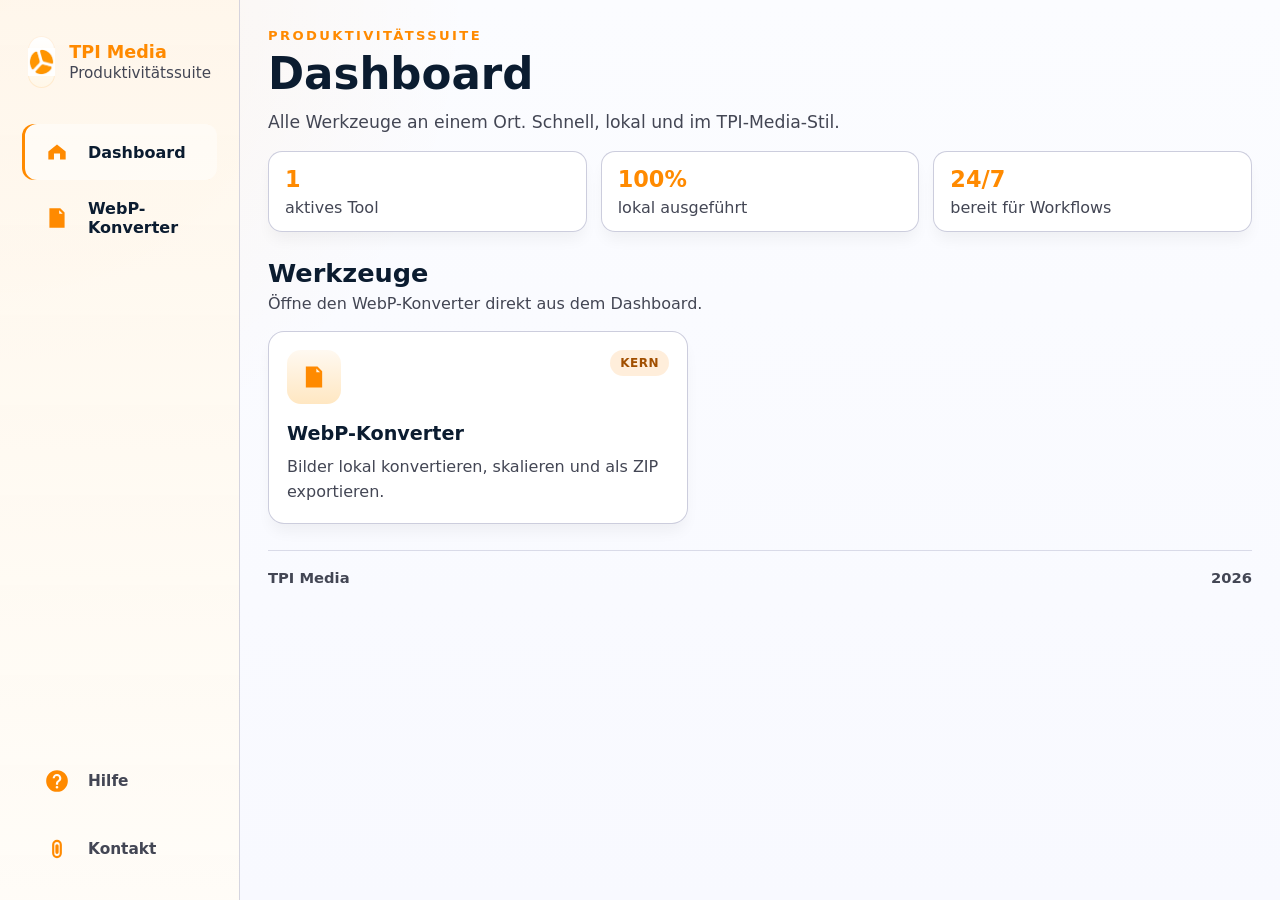
==== index.html @ cdd5daf6 "w" ====
<!DOCTYPE html>
<html lang="de">

<head>
  <meta charset="UTF-8" />
  <meta name="viewport" content="width=device-width, initial-scale=1.0" />
  <title>TPI Media - Produktivitätssuite</title>
  <link rel="icon" type="image/png" href="bilder/fav.png" />
  <link rel="stylesheet" href="css/style.css" />
  <script defer src="js/main.js"></script>
</head>

<body class="dashboard-page">
  <div class="app-shell">
    <aside class="sidebar">
      <a class="brand" href="index.html">
        <span class="brand-mark" aria-hidden="true">
          <img class="brand-logo" src="bilder/Download.png" alt="" />
        </span>
        <span class="brand-copy">
          <strong>TPI Media</strong>
          <span>Produktivitätssuite</span>
        </span>
      </a>

      <nav class="sidebar-nav" aria-label="Hauptnavigation">
        <a class="nav-item active" href="index.html">
          <span class="nav-icon" aria-hidden="true">
            <svg viewBox="0 0 24 24" class="svg-icon"><path d="M4 11.5 12 5l8 6.5v7.5h-5.2v-5.6H9.2V19H4z" /></svg>
          </span>
          <span>Dashboard</span>
        </a>
        <a class="nav-item" href="html/image.html">
          <span class="nav-icon" aria-hidden="true">
            <svg viewBox="0 0 24 24" class="svg-icon"><path d="M5 3h10l4 4v14H5zm9 1.8V8h3.2zM7 12.2h1.2l.5 3.5.8-3.5h1l.8 3.5.5-3.5H13L12 18h-1.2l-.8-3.4L9.2 18H8zm6.8 0h3.1c1.1 0 1.8.7 1.8 1.7s-.7 1.7-1.8 1.7H15V18h-1.2zm1.2 1v1.4h1.7c.5 0 .8-.3.8-.7s-.3-.7-.8-.7z" /></svg>
          </span>
          <span>WebP-Konverter</span>
        </a>
      </nav>

      <div class="sidebar-footer">
        <a class="nav-item secondary" href="html/help.html">
          <span class="nav-icon" aria-hidden="true">
            <svg viewBox="0 0 24 24" class="svg-icon"><path d="M12 2a10 10 0 1 0 10 10A10 10 0 0 0 12 2Zm0 17a1.25 1.25 0 1 1 1.25-1.25A1.25 1.25 0 0 1 12 19Zm1-4.1v.6h-2v-1.1a3.4 3.4 0 0 1 1.6-2.9c.8-.6 1.4-1 1.4-2a2.1 2.1 0 0 0-4.2 0H8a4 4 0 0 1 8 0c0 1.8-1 2.6-2 3.3a2.2 2.2 0 0 0-1 2.1Z" /></svg>
          </span>
          <span>Hilfe</span>
        </a>
        <a class="nav-item secondary" href="html/contact.html">
          <span class="nav-icon" aria-hidden="true">
            <svg viewBox="0 0 24 24" class="svg-icon"><path d="M12 3.5A4.5 4.5 0 0 0 7.5 8v8A4.5 4.5 0 0 0 12 20.5h0A4.5 4.5 0 0 0 16.5 16v-8A4.5 4.5 0 0 0 12 3.5Zm0 2A2.5 2.5 0 0 1 14.5 8v8a2.5 2.5 0 0 1-5 0v-8A2.5 2.5 0 0 1 12 5.5Zm0 2a1.5 1.5 0 0 0-1.5 1.5v6a1.5 1.5 0 0 0 3 0V9A1.5 1.5 0 0 0 12 7.5Z" /></svg>
          </span>
          <span>Kontakt</span>
        </a>
      </div>
    </aside>

    <div class="workspace">
      <main class="dashboard-main">
        <section class="hero">
          <p class="eyebrow">Produktivitätssuite</p>
          <h1>Dashboard</h1>
          <p class="hero-copy">
            Alle Werkzeuge an einem Ort. Schnell, lokal und im TPI-Media-Stil.
          </p>
          <div class="hero-metrics">
            <article class="metric-card">
              <span class="metric-value">1</span>
              <span class="metric-label">aktives Tool</span>
            </article>
            <article class="metric-card">
              <span class="metric-value">100%</span>
              <span class="metric-label">lokal ausgeführt</span>
            </article>
            <article class="metric-card">
              <span class="metric-value">24/7</span>
              <span class="metric-label">bereit für Workflows</span>
            </article>
          </div>
        </section>

        <section class="dashboard-grid">
          <div class="section-head">
            <div>
              <h2>Werkzeuge</h2>
              <p>
                Öffne den WebP-Konverter direkt aus dem Dashboard.
              </p>
            </div>
          </div>

          <div class="tools-grid">
            <a class="tool-card" href="html/image.html" data-category="media">
              <span class="tool-badge">Kern</span>
              <div class="tool-icon" aria-hidden="true">
                <svg viewBox="0 0 24 24" class="svg-icon"><path d="M5 3h10l4 4v14H5zm9 1.8V8h3.2zM7 12.2h1.2l.5 3.5.8-3.5h1l.8 3.5.5-3.5H13L12 18h-1.2l-.8-3.4L9.2 18H8zm6.8 0h3.1c1.1 0 1.8.7 1.8 1.7s-.7 1.7-1.8 1.7H15V18h-1.2zm1.2 1v1.4h1.7c.5 0 .8-.3.8-.7s-.3-.7-.8-.7z" /></svg>
              </div>
              <h3 class="tool-title">WebP-Konverter</h3>
              <p class="tool-description">
                Bilder lokal konvertieren, skalieren und als ZIP exportieren.
              </p>
            </a>
          </div>
        </section>
      </main>
      <footer class="site-footer">
        <span>TPI Media</span>
        <span>2026</span>
      </footer>
    </div>
  </div>
</body>

</html>
---- css/style.css ----
:root {
  --surface: #f8f9ff;
  --surface-dim: #fff3e3;
  --surface-low: #ffffff;
  --surface-panel: #fff8ef;
  --surface-panel-strong: #fff0dd;
  --surface-soft: #ffe7c2;
  --text: #0b1c30;
  --text-soft: #434654;
  --outline: #c3c5d7;
  --primary: #ff8a00;
  --primary-strong: #a14f00;
  --primary-soft: #fff3e3;
  --accent: #ff8a00;
  --accent-soft: #fff3e3;
  --shadow: 0 18px 45px rgba(11, 28, 48, 0.08);
  --shadow-soft: 0 10px 15px -3px rgba(0, 0, 0, 0.05);
  --radius-sm: 10px;
  --radius-md: 16px;
  --radius-lg: 24px;
  --sidebar-width: 240px;
  --content-width: 1200px;
  --font-display: "Inter", "SF Pro Display", "Segoe UI", system-ui, sans-serif;
  --font-body: "Inter", "SF Pro Text", "Segoe UI", system-ui, sans-serif;
}

* {
  box-sizing: border-box;
}

html,
body {
  min-height: 100%;
}

body {
  margin: 0;
  font-family: var(--font-body);
  color: var(--text);
  background:
    radial-gradient(circle at top left, rgba(255, 138, 0, 0.08), transparent 30%),
    linear-gradient(180deg, #fbfcff 0%, var(--surface) 100%);
}

a {
  color: inherit;
  text-decoration: none;
}

button,
input,
select {
  font: inherit;
}

button {
  cursor: pointer;
}

.svg-icon {
  width: 24px;
  height: 24px;
  display: block;
  fill: currentColor;
}

.app-shell {
  min-height: 100vh;
  display: grid;
  grid-template-columns: var(--sidebar-width) minmax(0, 1fr);
}

.sidebar {
  position: sticky;
  top: 0;
  height: 100vh;
  padding: 28px 22px 22px;
  display: flex;
  flex-direction: column;
  justify-content: flex-start;
  gap: 18px;
  background: linear-gradient(180deg, rgba(255, 247, 235, 0.92), rgba(255, 252, 247, 0.96));
  border-right: 1px solid rgba(195, 197, 215, 0.7);
}

.brand {
  display: flex;
  align-items: center;
  gap: 14px;
  padding: 8px 6px 18px;
}

.brand-mark {
  width: 52px;
  height: 52px;
  border-radius: 14px;
  background: linear-gradient(180deg, #ffffff, #fff7e8);
  box-shadow: inset 0 0 0 1px rgba(255, 138, 0, 0.12);
  display: grid;
  place-items: center;
  position: relative;
  overflow: hidden;
}

.brand-logo {
  width: 100%;
  height: 100%;
  object-fit: contain;
  display: block;
}

.brand-copy {
  display: flex;
  flex-direction: column;
  gap: 2px;
}

.brand-copy strong {
  font-family: var(--font-display);
  font-size: 1.1rem;
  color: var(--accent);
}

.brand-copy span {
  color: var(--text-soft);
  font-size: 0.95rem;
}

.sidebar-nav,
.sidebar-footer {
  display: flex;
  flex-direction: column;
  gap: 10px;
}

.sidebar-footer {
  margin-top: auto;
}

.nav-item {
  display: flex;
  align-items: center;
  gap: 12px;
  min-height: 56px;
  padding: 0 16px;
  border-radius: 12px;
  color: var(--text);
  font-weight: 700;
  letter-spacing: 0;
  transition: background-color 160ms ease, box-shadow 160ms ease, transform 160ms ease;
}

.nav-item:hover {
  background: rgba(255, 255, 255, 0.7);
  box-shadow: var(--shadow-soft);
  transform: translateY(-1px);
}

.nav-item.active {
  background: rgba(255, 255, 255, 0.42);
  box-shadow: inset 3px 0 0 var(--accent);
}

.nav-item.secondary {
  min-height: 58px;
  font-size: 0.96rem;
  color: var(--text-soft);
}

.nav-icon {
  width: 38px;
  height: 38px;
  display: inline-flex;
  align-items: center;
  justify-content: center;
  font-weight: 700;
  color: var(--accent);
  font-size: 1.08rem;
  flex: 0 0 38px;
}

.nav-icon .svg-icon {
  width: 26px;
  height: 26px;
}

.workspace {
  min-width: 0;
  padding: 18px 28px 32px;
  width: 100%;
}

.site-footer {
  max-width: var(--content-width);
  margin: 26px auto 0;
  padding: 18px 0 0;
  border-top: 1px solid rgba(195, 197, 215, 0.58);
  display: flex;
  justify-content: space-between;
  gap: 16px;
  color: var(--text-soft);
  font-size: 0.92rem;
  font-weight: 700;
}

.topbar {
  min-height: 52px;
  display: flex;
  align-items: center;
  justify-content: flex-end;
  gap: 20px;
  margin-bottom: 14px;
}

.search-shell {
  position: relative;
  width: min(100%, 380px);
}

.search-input {
  width: 100%;
  height: 48px;
  padding: 0 18px 0 50px;
  border: 1px solid var(--outline);
  border-radius: 14px;
  background: rgba(255, 255, 255, 0.95);
  color: var(--text);
  box-shadow: var(--shadow-soft);
  outline: none;
}

.search-input::placeholder {
  color: rgba(67, 70, 84, 0.52);
}

.search-input:focus {
  border-color: rgba(255, 138, 0, 0.55);
  box-shadow: 0 0 0 4px rgba(255, 138, 0, 0.1), var(--shadow-soft);
}

.search-icon {
  position: absolute;
  left: 18px;
  top: 50%;
  transform: translateY(-50%);
  color: rgba(67, 70, 84, 0.8);
}

.topbar-actions {
  position: relative;
  display: flex;
  align-items: center;
  gap: 10px;
}

.icon-button,
.lang-button {
  height: 46px;
  min-width: 46px;
  padding: 0 14px;
  border: 1px solid rgba(195, 197, 215, 0.95);
  border-radius: 14px;
  background: rgba(255, 255, 255, 0.95);
  color: var(--text);
  display: inline-flex;
  align-items: center;
  justify-content: center;
  gap: 8px;
  box-shadow: var(--shadow-soft);
}

.icon-button:hover,
.lang-button:hover {
  border-color: rgba(255, 138, 0, 0.4);
  box-shadow: 0 12px 20px rgba(11, 28, 48, 0.08);
}

.avatar {
  width: 46px;
  height: 46px;
  border-radius: 50%;
  display: grid;
  place-items: center;
  background: linear-gradient(180deg, #fefefe, #d8e4fb);
  border: 1px solid rgba(195, 197, 215, 0.9);
  box-shadow: var(--shadow-soft);
  font-weight: 700;
  color: var(--primary-strong);
}

.lang-dropdown {
  position: absolute;
  top: calc(100% + 10px);
  right: 120px;
  z-index: 20;
  min-width: 170px;
  margin: 0;
  padding: 8px;
  list-style: none;
  border: 1px solid rgba(195, 197, 215, 0.9);
  border-radius: 14px;
  background: rgba(255, 255, 255, 0.98);
  box-shadow: var(--shadow);
}

.lang-dropdown li {
  padding: 10px 12px;
  border-radius: 10px;
  color: var(--text-soft);
}

.lang-dropdown li:hover {
  background: rgba(255, 138, 0, 0.1);
  color: var(--text);
}

.hidden {
  display: none !important;
}

.dashboard-main {
  display: flex;
  flex-direction: column;
  gap: 22px;
  width: 100%;
}

.hero {
  padding: 10px 0 4px;
}

.eyebrow {
  margin: 0 0 10px;
  font-size: 0.82rem;
  font-weight: 700;
  text-transform: uppercase;
  letter-spacing: 0.18em;
  color: var(--accent);
}

.hero h1 {
  margin: 0;
  font-family: var(--font-display);
  font-size: clamp(2.3rem, 3.4vw, 3.4rem);
  line-height: 1;
  letter-spacing: 0;
  color: var(--text);
}

.hero-copy {
  max-width: 820px;
  margin: 12px 0 0;
  font-size: 1.08rem;
  line-height: 1.55;
  color: var(--text-soft);
}

.hero-metrics {
  display: grid;
  grid-template-columns: repeat(3, minmax(0, 1fr));
  gap: 14px;
  margin-top: 16px;
}

.metric-card {
  padding: 14px 16px;
  border-radius: 14px;
  background: rgba(255, 255, 255, 0.96);
  border: 1px solid rgba(195, 197, 215, 0.85);
  box-shadow: var(--shadow-soft);
}

.metric-value {
  display: block;
  font-family: var(--font-display);
  font-size: 1.4rem;
  font-weight: 700;
  color: var(--accent);
}

.metric-label {
  display: block;
  margin-top: 6px;
  color: var(--text-soft);
}

.dashboard-grid {
  display: flex;
  flex-direction: column;
  gap: 18px;
}

.panel {
  padding: 18px;
  border-radius: 16px;
  background: rgba(255, 255, 255, 0.98);
  border: 1px solid rgba(195, 197, 215, 0.85);
  box-shadow: var(--shadow-soft);
}

.panel-head {
  display: flex;
  align-items: baseline;
  justify-content: space-between;
  gap: 12px;
  margin-bottom: 16px;
  padding-bottom: 12px;
  border-bottom: 1px solid rgba(195, 197, 215, 0.5);
}

.panel-head h2 {
  margin: 0;
  font-family: var(--font-display);
  font-size: 1.15rem;
  letter-spacing: 0.04em;
  text-transform: uppercase;
}

.panel-subtle {
  color: var(--text-soft);
  font-size: 0.9rem;
}

.section-head {
  display: flex;
  align-items: flex-end;
  justify-content: space-between;
  gap: 18px;
}

.section-head h2 {
  margin: 0;
  font-family: var(--font-display);
  font-size: 1.6rem;
  letter-spacing: 0;
}

.section-head p {
  margin: 6px 0 0;
  color: var(--text-soft);
}

.filter-bar {
  display: flex;
  flex-wrap: wrap;
  gap: 10px;
}

.filter-btn {
  min-height: 40px;
  padding: 0 16px;
  border: 1px solid rgba(195, 197, 215, 0.95);
  border-radius: 999px;
  background: rgba(255, 255, 255, 0.95);
  color: var(--text-soft);
  transition: background-color 160ms ease, border-color 160ms ease, transform 160ms ease;
}

.filter-btn:hover {
  transform: translateY(-1px);
  border-color: rgba(255, 138, 0, 0.35);
}

.filter-btn.active {
  background: linear-gradient(180deg, #ffffff, var(--primary-soft));
  border-color: rgba(255, 138, 0, 0.35);
  color: var(--primary-strong);
  box-shadow: var(--shadow-soft);
}

.tools-grid {
  display: grid;
  grid-template-columns: minmax(260px, 420px);
  gap: 14px;
}

.tool-card {
  position: relative;
  min-height: 190px;
  padding: 18px;
  border-radius: 16px;
  background: rgba(255, 255, 255, 0.98);
  border: 1px solid rgba(195, 197, 215, 0.85);
  box-shadow: var(--shadow-soft);
  overflow: hidden;
  transition: transform 160ms ease, box-shadow 160ms ease, border-color 160ms ease;
}

.tool-card:hover {
  transform: translateY(-4px);
  border-color: rgba(255, 138, 0, 0.35);
  box-shadow: var(--shadow);
}

.tool-card.hidden {
  display: none;
}

.faq-grid {
  display: grid;
  grid-template-columns: repeat(2, minmax(0, 1fr));
  gap: 14px;
}

.faq-card,
.contact-card {
  padding: 16px;
  border-radius: 16px;
  background: rgba(255, 248, 239, 0.78);
  border: 1px solid rgba(195, 197, 215, 0.65);
}

.faq-card h3 {
  margin: 0 0 8px;
  font-family: var(--font-display);
  font-size: 1.05rem;
  color: var(--text);
}

.faq-card p,
.contact-card p {
  margin: 0;
  color: var(--text-soft);
  line-height: 1.55;
}

.contact-mail {
  display: inline-flex;
  align-items: center;
  min-height: 48px;
  margin: 12px 0;
  padding: 0 16px;
  border-radius: 14px;
  background: linear-gradient(180deg, #ff9d1f, var(--accent));
  color: #fff;
  font-weight: 700;
  box-shadow: 0 16px 30px rgba(255, 138, 0, 0.2);
}

.contact-mail:hover {
  transform: translateY(-1px);
  box-shadow: 0 20px 34px rgba(255, 138, 0, 0.26);
}

.tool-badge {
  position: absolute;
  top: 18px;
  right: 18px;
  padding: 6px 10px;
  border-radius: 999px;
  background: rgba(255, 138, 0, 0.14);
  color: #a14f00;
  font-size: 0.75rem;
  font-weight: 700;
  letter-spacing: 0.04em;
  text-transform: uppercase;
}

.tool-badge.beta {
  background: rgba(255, 138, 0, 0.14);
  color: #a14f00;
}

.tool-icon {
  width: 54px;
  height: 54px;
  border-radius: 14px;
  background: linear-gradient(180deg, #fff9f1, #ffe7c2);
  display: grid;
  place-items: center;
  font-size: 1.45rem;
  color: var(--accent);
  margin-bottom: 18px;
}

.tool-icon .svg-icon {
  width: 28px;
  height: 28px;
}

.tool-title {
  margin: 0;
  font-family: var(--font-display);
  font-size: 1.2rem;
  letter-spacing: 0;
}

.tool-description {
  margin: 10px 0 0;
  color: var(--text-soft);
  line-height: 1.55;
}

@media (max-width: 1200px) {
  .app-shell {
    grid-template-columns: 1fr;
  }

  .sidebar {
    position: static;
    height: auto;
    gap: 24px;
  }

  .workspace {
    padding-top: 10px;
  }
}

@media (max-width: 960px) {
  .hero-metrics,
  .tools-grid {
    grid-template-columns: 1fr 1fr;
  }

  .section-head,
  .topbar {
    flex-direction: column;
    align-items: stretch;
  }

  .topbar-actions {
    flex-wrap: wrap;
  }
}

@media (max-width: 680px) {
  .workspace {
    padding: 14px 14px 24px;
  }

  .hero-metrics,
  .tools-grid {
    grid-template-columns: 1fr;
  }

  .sidebar {
    padding: 18px 14px;
  }

  .brand {
    padding-left: 0;
    padding-right: 0;
  }

  .nav-item {
    min-height: 60px;
  }

  .faq-grid {
    grid-template-columns: 1fr;
  }

  .contact-mail {
    width: 100%;
    justify-content: center;
  }
}
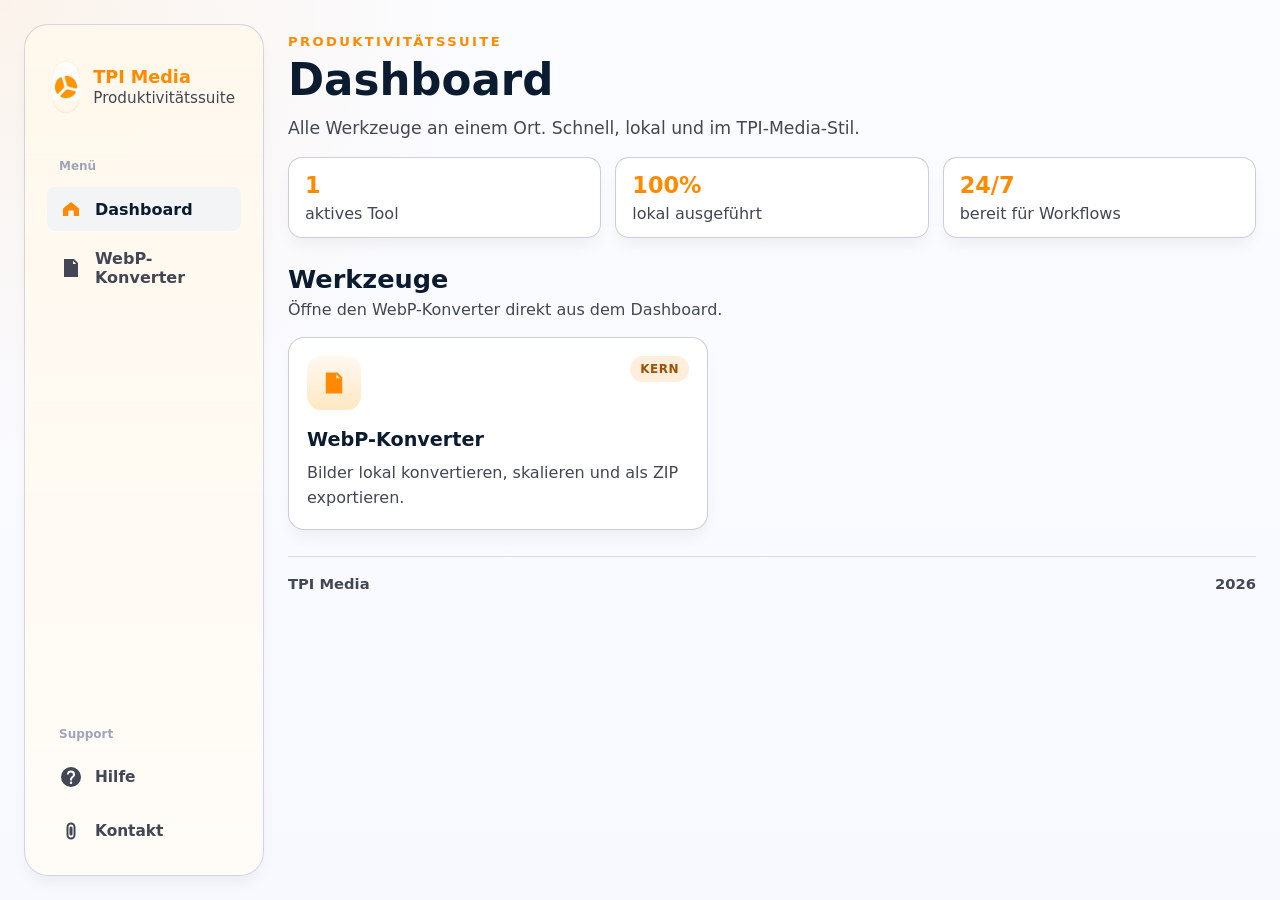
==== commit f139f09f: "w" ====
--- a/index.html
+++ b/index.html
@@ -24,6 +24,7 @@
       </a>
 
       <nav class="sidebar-nav" aria-label="Hauptnavigation">
+        <span class="nav-category">Menü</span>
         <a class="nav-item active" href="index.html">
           <span class="nav-icon" aria-hidden="true">
             <svg viewBox="0 0 24 24" class="svg-icon"><path d="M4 11.5 12 5l8 6.5v7.5h-5.2v-5.6H9.2V19H4z" /></svg>
@@ -39,6 +40,7 @@
       </nav>
 
       <div class="sidebar-footer">
+        <span class="nav-category">Support</span>
         <a class="nav-item secondary" href="html/help.html">
           <span class="nav-icon" aria-hidden="true">
             <svg viewBox="0 0 24 24" class="svg-icon"><path d="M12 2a10 10 0 1 0 10 10A10 10 0 0 0 12 2Zm0 17a1.25 1.25 0 1 1 1.25-1.25A1.25 1.25 0 0 1 12 19Zm1-4.1v.6h-2v-1.1a3.4 3.4 0 0 1 1.6-2.9c.8-.6 1.4-1 1.4-2a2.1 2.1 0 0 0-4.2 0H8a4 4 0 0 1 8 0c0 1.8-1 2.6-2 3.3a2.2 2.2 0 0 0-1 2.1Z" /></svg>
--- a/css/style.css
+++ b/css/style.css
@@ -68,19 +68,24 @@
   min-height: 100vh;
   display: grid;
   grid-template-columns: var(--sidebar-width) minmax(0, 1fr);
+  gap: 24px;
+  padding: 24px;
 }
 
 .sidebar {
   position: sticky;
-  top: 0;
-  height: 100vh;
+  top: 24px;
+  height: calc(100vh - 48px);
   padding: 28px 22px 22px;
   display: flex;
   flex-direction: column;
   justify-content: flex-start;
   gap: 18px;
   background: linear-gradient(180deg, rgba(255, 247, 235, 0.92), rgba(255, 252, 247, 0.96));
-  border-right: 1px solid rgba(195, 197, 215, 0.7);
+  border: 1px solid rgba(195, 197, 215, 0.7);
+  border-radius: var(--radius-lg);
+  box-shadow: var(--shadow-soft);
+  overflow-y: auto;
 }
 
 .brand {
@@ -141,42 +146,54 @@
   display: flex;
   align-items: center;
   gap: 12px;
-  min-height: 56px;
-  padding: 0 16px;
-  border-radius: 12px;
-  color: var(--text);
-  font-weight: 700;
+  min-height: 44px;
+  padding: 8px 12px;
+  border-radius: 8px;
+  color: var(--text-soft);
+  font-weight: 600;
   letter-spacing: 0;
-  transition: background-color 160ms ease, box-shadow 160ms ease, transform 160ms ease;
+  transition: background-color 160ms ease, color 160ms ease;
 }
 
 .nav-item:hover {
-  background: rgba(255, 255, 255, 0.7);
-  box-shadow: var(--shadow-soft);
-  transform: translateY(-1px);
+  background: rgba(240, 242, 245, 0.8);
+  color: var(--text);
 }
 
 .nav-item.active {
-  background: rgba(255, 255, 255, 0.42);
-  box-shadow: inset 3px 0 0 var(--accent);
+  background: #f3f4f6;
+  color: var(--text);
+  font-weight: 700;
 }
 
 .nav-item.secondary {
-  min-height: 58px;
+  min-height: 44px;
   font-size: 0.96rem;
   color: var(--text-soft);
 }
 
 .nav-icon {
-  width: 38px;
-  height: 38px;
+  width: 24px;
+  height: 24px;
   display: inline-flex;
   align-items: center;
   justify-content: center;
   font-weight: 700;
+  color: inherit;
+  font-size: 1.08rem;
+  flex: 0 0 24px;
+}
+
+.nav-item.active .nav-icon {
   color: var(--accent);
-  font-size: 1.08rem;
-  flex: 0 0 38px;
+}
+
+.nav-category {
+  font-size: 0.75rem;
+  font-weight: 600;
+  color: #a0a4b8;
+  margin: 10px 0 4px 12px;
+  display: block;
 }
 
 .nav-icon .svg-icon {
@@ -186,7 +203,7 @@
 
 .workspace {
   min-width: 0;
-  padding: 18px 28px 32px;
+  padding: 0 0 32px 0;
   width: 100%;
 }
 
@@ -594,6 +611,8 @@
 @media (max-width: 1200px) {
   .app-shell {
     grid-template-columns: 1fr;
+    padding: 16px;
+    gap: 16px;
   }
 
   .sidebar {
@@ -603,7 +622,7 @@
   }
 
   .workspace {
-    padding-top: 10px;
+    padding-top: 0;
   }
 }
 
@@ -625,8 +644,13 @@
 }
 
 @media (max-width: 680px) {
+  .app-shell {
+    padding: 12px;
+    gap: 12px;
+  }
+
   .workspace {
-    padding: 14px 14px 24px;
+    padding: 0;
   }
 
   .hero-metrics,
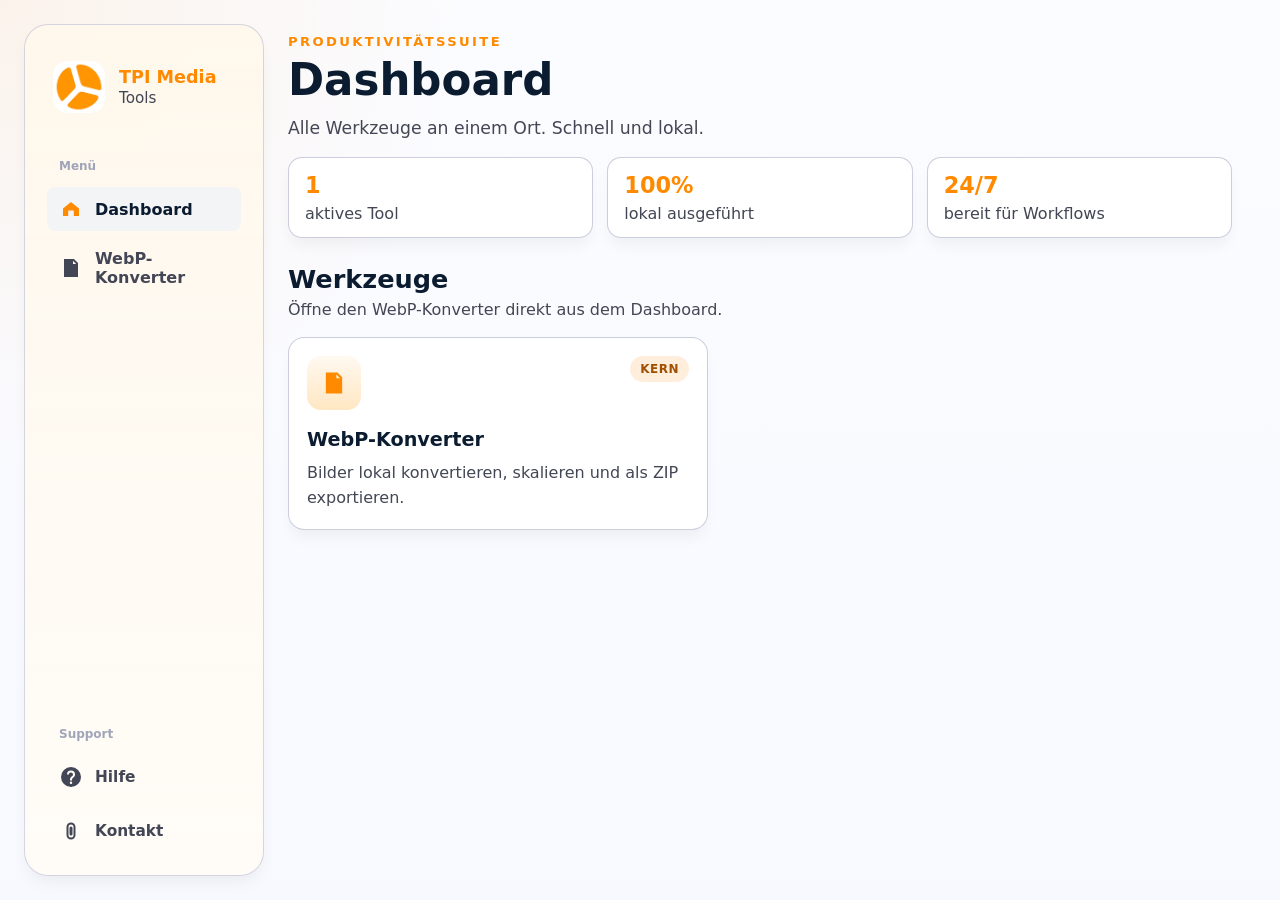
==== commit 28106fd8: "w" ====
--- a/index.html
+++ b/index.html
@@ -4,13 +4,24 @@
 <head>
   <meta charset="UTF-8" />
   <meta name="viewport" content="width=device-width, initial-scale=1.0" />
-  <title>TPI Media - Produktivitätssuite</title>
+  <title>Dashboard - TPI Media</title>
   <link rel="icon" type="image/png" href="bilder/fav.png" />
-  <link rel="stylesheet" href="css/style.css" />
-  <script defer src="js/main.js"></script>
+  <link rel="stylesheet" href="css/style.css?v=1.1" />
+  <script defer src="js/main.js?v=1.1"></script>
 </head>
 
 <body class="dashboard-page">
+  <div class="sidebar-overlay" id="sidebar-overlay"></div>
+  <header class="mobile-header">
+    <span class="mobile-brand">TPI Media Tools</span>
+    <button class="menu-toggle" id="menu-toggle" aria-label="Menü öffnen">
+      <svg viewBox="0 0 24 24" class="svg-icon" fill="none" stroke="currentColor" stroke-width="2" stroke-linecap="round" stroke-linejoin="round">
+        <line x1="3" y1="12" x2="21" y2="12"></line>
+        <line x1="3" y1="6" x2="21" y2="6"></line>
+        <line x1="3" y1="18" x2="21" y2="18"></line>
+      </svg>
+    </button>
+  </header>
   <div class="app-shell">
     <aside class="sidebar">
       <a class="brand" href="index.html">
@@ -19,7 +30,7 @@
         </span>
         <span class="brand-copy">
           <strong>TPI Media</strong>
-          <span>Produktivitätssuite</span>
+          <span>Tools</span>
         </span>
       </a>
 
@@ -31,7 +42,7 @@
           </span>
           <span>Dashboard</span>
         </a>
-        <a class="nav-item" href="html/image.html">
+        <a class="nav-item" href="webp-converter/">
           <span class="nav-icon" aria-hidden="true">
             <svg viewBox="0 0 24 24" class="svg-icon"><path d="M5 3h10l4 4v14H5zm9 1.8V8h3.2zM7 12.2h1.2l.5 3.5.8-3.5h1l.8 3.5.5-3.5H13L12 18h-1.2l-.8-3.4L9.2 18H8zm6.8 0h3.1c1.1 0 1.8.7 1.8 1.7s-.7 1.7-1.8 1.7H15V18h-1.2zm1.2 1v1.4h1.7c.5 0 .8-.3.8-.7s-.3-.7-.8-.7z" /></svg>
           </span>
@@ -41,13 +52,13 @@
 
       <div class="sidebar-footer">
         <span class="nav-category">Support</span>
-        <a class="nav-item secondary" href="html/help.html">
+        <a class="nav-item secondary" href="help/">
           <span class="nav-icon" aria-hidden="true">
             <svg viewBox="0 0 24 24" class="svg-icon"><path d="M12 2a10 10 0 1 0 10 10A10 10 0 0 0 12 2Zm0 17a1.25 1.25 0 1 1 1.25-1.25A1.25 1.25 0 0 1 12 19Zm1-4.1v.6h-2v-1.1a3.4 3.4 0 0 1 1.6-2.9c.8-.6 1.4-1 1.4-2a2.1 2.1 0 0 0-4.2 0H8a4 4 0 0 1 8 0c0 1.8-1 2.6-2 3.3a2.2 2.2 0 0 0-1 2.1Z" /></svg>
           </span>
           <span>Hilfe</span>
         </a>
-        <a class="nav-item secondary" href="html/contact.html">
+        <a class="nav-item secondary" href="contact/">
           <span class="nav-icon" aria-hidden="true">
             <svg viewBox="0 0 24 24" class="svg-icon"><path d="M12 3.5A4.5 4.5 0 0 0 7.5 8v8A4.5 4.5 0 0 0 12 20.5h0A4.5 4.5 0 0 0 16.5 16v-8A4.5 4.5 0 0 0 12 3.5Zm0 2A2.5 2.5 0 0 1 14.5 8v8a2.5 2.5 0 0 1-5 0v-8A2.5 2.5 0 0 1 12 5.5Zm0 2a1.5 1.5 0 0 0-1.5 1.5v6a1.5 1.5 0 0 0 3 0V9A1.5 1.5 0 0 0 12 7.5Z" /></svg>
           </span>
@@ -62,7 +73,7 @@
           <p class="eyebrow">Produktivitätssuite</p>
           <h1>Dashboard</h1>
           <p class="hero-copy">
-            Alle Werkzeuge an einem Ort. Schnell, lokal und im TPI-Media-Stil.
+            Alle Werkzeuge an einem Ort. Schnell und lokal.
           </p>
           <div class="hero-metrics">
             <article class="metric-card">
@@ -91,7 +102,7 @@
           </div>
 
           <div class="tools-grid">
-            <a class="tool-card" href="html/image.html" data-category="media">
+            <a class="tool-card" href="webp-converter/" data-category="media">
               <span class="tool-badge">Kern</span>
               <div class="tool-icon" aria-hidden="true">
                 <svg viewBox="0 0 24 24" class="svg-icon"><path d="M5 3h10l4 4v14H5zm9 1.8V8h3.2zM7 12.2h1.2l.5 3.5.8-3.5h1l.8 3.5.5-3.5H13L12 18h-1.2l-.8-3.4L9.2 18H8zm6.8 0h3.1c1.1 0 1.8.7 1.8 1.7s-.7 1.7-1.8 1.7H15V18h-1.2zm1.2 1v1.4h1.7c.5 0 .8-.3.8-.7s-.3-.7-.8-.7z" /></svg>
@@ -104,10 +115,7 @@
           </div>
         </section>
       </main>
-      <footer class="site-footer">
-        <span>TPI Media</span>
-        <span>2026</span>
-      </footer>
+
     </div>
   </div>
 </body>
--- a/css/style.css
+++ b/css/style.css
@@ -203,7 +203,7 @@
 
 .workspace {
   min-width: 0;
-  padding: 0 0 32px 0;
+  padding: 0 24px 32px 0;
   width: 100%;
 }
 
@@ -608,25 +608,108 @@
   line-height: 1.55;
 }
 
-@media (max-width: 1200px) {
+@media (max-width: 1100px) {
   .app-shell {
     grid-template-columns: 1fr;
+    padding: 0;
+    gap: 0;
+  }
+
+  .workspace {
     padding: 16px;
-    gap: 16px;
+    padding-top: 76px;
   }
 
   .sidebar {
-    position: static;
-    height: auto;
-    gap: 24px;
-  }
-
-  .workspace {
-    padding-top: 0;
-  }
-}
-
-@media (max-width: 960px) {
+    position: fixed;
+    top: 0;
+    left: 0;
+    bottom: 0;
+    width: 280px;
+    height: 100vh;
+    padding: 24px 20px;
+    background: #ffffff;
+    border: none;
+    border-radius: 0;
+    box-shadow: 2px 0 24px rgba(11, 28, 48, 0.15);
+    z-index: 10001;
+    transform: translateX(-100%);
+    transition: transform 0.3s cubic-bezier(0.4, 0, 0.2, 1);
+  }
+
+  body.menu-open {
+    overflow: hidden;
+  }
+
+  body.menu-open .sidebar {
+    transform: translateX(0);
+  }
+
+  .sidebar-overlay {
+    position: fixed;
+    inset: 0;
+    background: rgba(11, 28, 48, 0.4);
+    backdrop-filter: blur(4px);
+    z-index: 10000;
+    opacity: 0;
+    pointer-events: none;
+    transition: opacity 0.3s ease;
+  }
+
+  body.menu-open .sidebar-overlay {
+    opacity: 1;
+    pointer-events: auto;
+  }
+
+  .mobile-header {
+    display: flex;
+    align-items: center;
+    justify-content: space-between;
+    position: fixed;
+    top: 0;
+    left: 0;
+    right: 0;
+    height: 60px;
+    padding: 0 16px;
+    background: rgba(255, 255, 255, 0.95);
+    backdrop-filter: blur(8px);
+    border-bottom: 1px solid rgba(195, 197, 215, 0.5);
+    z-index: 9999;
+  }
+
+  .mobile-brand {
+    font-family: var(--font-display);
+    font-size: 1.15rem;
+    font-weight: 700;
+    color: var(--text);
+  }
+
+  .menu-toggle {
+    display: flex;
+    align-items: center;
+    justify-content: center;
+    width: 44px;
+    height: 44px;
+    border: none;
+    background: transparent;
+    color: var(--text);
+    border-radius: 10px;
+    padding: 0;
+  }
+
+  .menu-toggle:hover {
+    background: rgba(195, 197, 215, 0.2);
+  }
+}
+
+@media (min-width: 1101px) {
+  .mobile-header,
+  .sidebar-overlay {
+    display: none !important;
+  }
+}
+
+@media (max-width: 860px) {
   .hero-metrics,
   .tools-grid {
     grid-template-columns: 1fr 1fr;
@@ -644,31 +727,13 @@
 }
 
 @media (max-width: 680px) {
-  .app-shell {
-    padding: 12px;
-    gap: 12px;
-  }
-
-  .workspace {
-    padding: 0;
-  }
-
   .hero-metrics,
   .tools-grid {
     grid-template-columns: 1fr;
   }
 
-  .sidebar {
-    padding: 18px 14px;
-  }
-
-  .brand {
-    padding-left: 0;
-    padding-right: 0;
-  }
-
-  .nav-item {
-    min-height: 60px;
+  .hero h1 {
+    font-size: clamp(2.2rem, 8vw, 3.6rem);
   }
 
   .faq-grid {
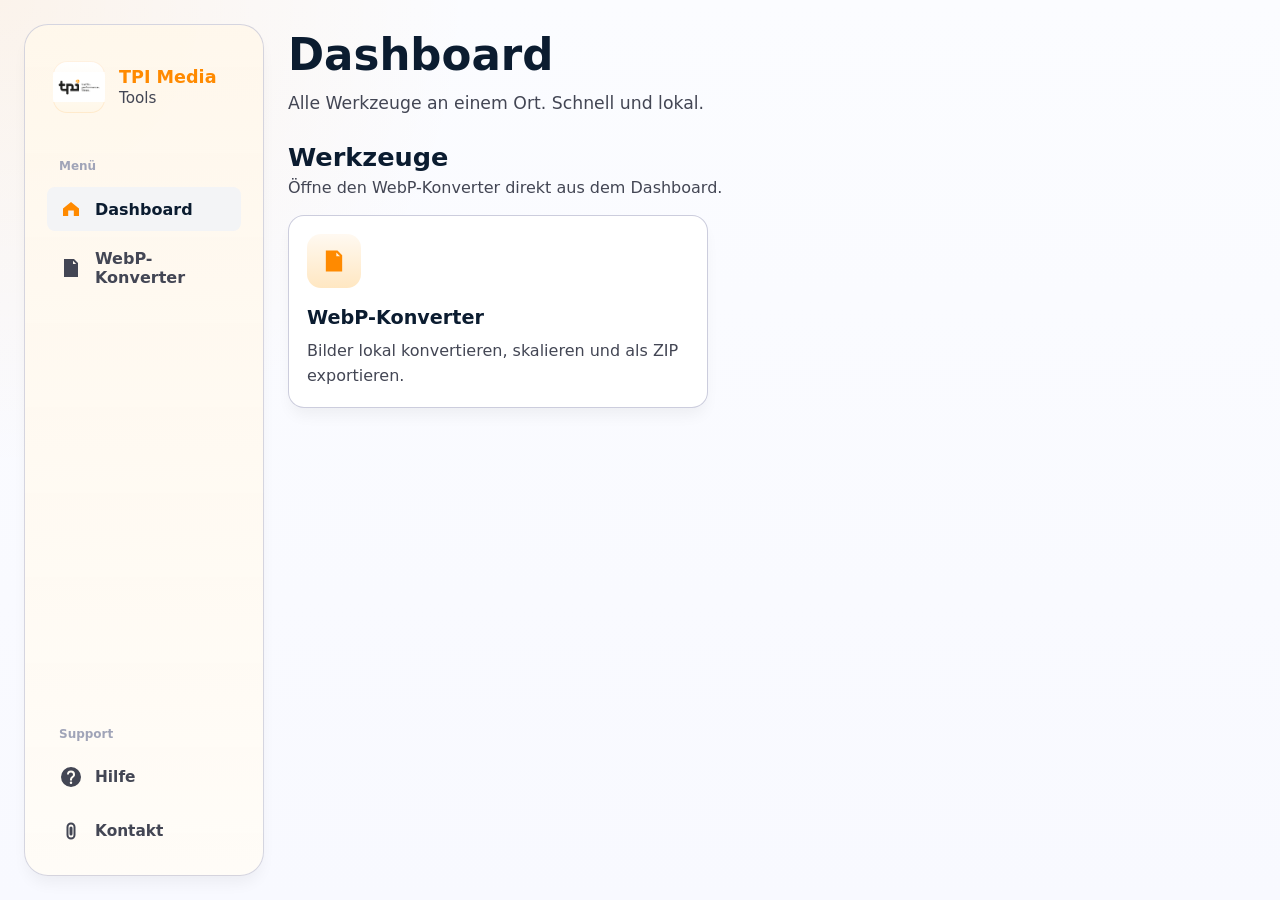
==== commit ffb2737e: "Update UI: replace logo, adjust colors to F2EDED, update presets and dashboard" ====
--- a/index.html
+++ b/index.html
@@ -26,7 +26,7 @@
     <aside class="sidebar">
       <a class="brand" href="index.html">
         <span class="brand-mark" aria-hidden="true">
-          <img class="brand-logo" src="bilder/Download.png" alt="" />
+          <img class="brand-logo" src="Logo_1920x1080.jpg" alt="" />
         </span>
         <span class="brand-copy">
           <strong>TPI Media</strong>
@@ -70,25 +70,10 @@
     <div class="workspace">
       <main class="dashboard-main">
         <section class="hero">
-          <p class="eyebrow">Produktivitätssuite</p>
           <h1>Dashboard</h1>
           <p class="hero-copy">
             Alle Werkzeuge an einem Ort. Schnell und lokal.
           </p>
-          <div class="hero-metrics">
-            <article class="metric-card">
-              <span class="metric-value">1</span>
-              <span class="metric-label">aktives Tool</span>
-            </article>
-            <article class="metric-card">
-              <span class="metric-value">100%</span>
-              <span class="metric-label">lokal ausgeführt</span>
-            </article>
-            <article class="metric-card">
-              <span class="metric-value">24/7</span>
-              <span class="metric-label">bereit für Workflows</span>
-            </article>
-          </div>
         </section>
 
         <section class="dashboard-grid">
@@ -103,7 +88,6 @@
 
           <div class="tools-grid">
             <a class="tool-card" href="webp-converter/" data-category="media">
-              <span class="tool-badge">Kern</span>
               <div class="tool-icon" aria-hidden="true">
                 <svg viewBox="0 0 24 24" class="svg-icon"><path d="M5 3h10l4 4v14H5zm9 1.8V8h3.2zM7 12.2h1.2l.5 3.5.8-3.5h1l.8 3.5.5-3.5H13L12 18h-1.2l-.8-3.4L9.2 18H8zm6.8 0h3.1c1.1 0 1.8.7 1.8 1.7s-.7 1.7-1.8 1.7H15V18h-1.2zm1.2 1v1.4h1.7c.5 0 .8-.3.8-.7s-.3-.7-.8-.7z" /></svg>
               </div>
--- a/css/style.css
+++ b/css/style.css
@@ -551,12 +551,12 @@
   background: linear-gradient(180deg, #ff9d1f, var(--accent));
   color: #fff;
   font-weight: 700;
-  box-shadow: 0 16px 30px rgba(255, 138, 0, 0.2);
+  box-shadow: none;
 }
 
 .contact-mail:hover {
   transform: translateY(-1px);
-  box-shadow: 0 20px 34px rgba(255, 138, 0, 0.26);
+  box-shadow: none;
 }
 
 .tool-badge {
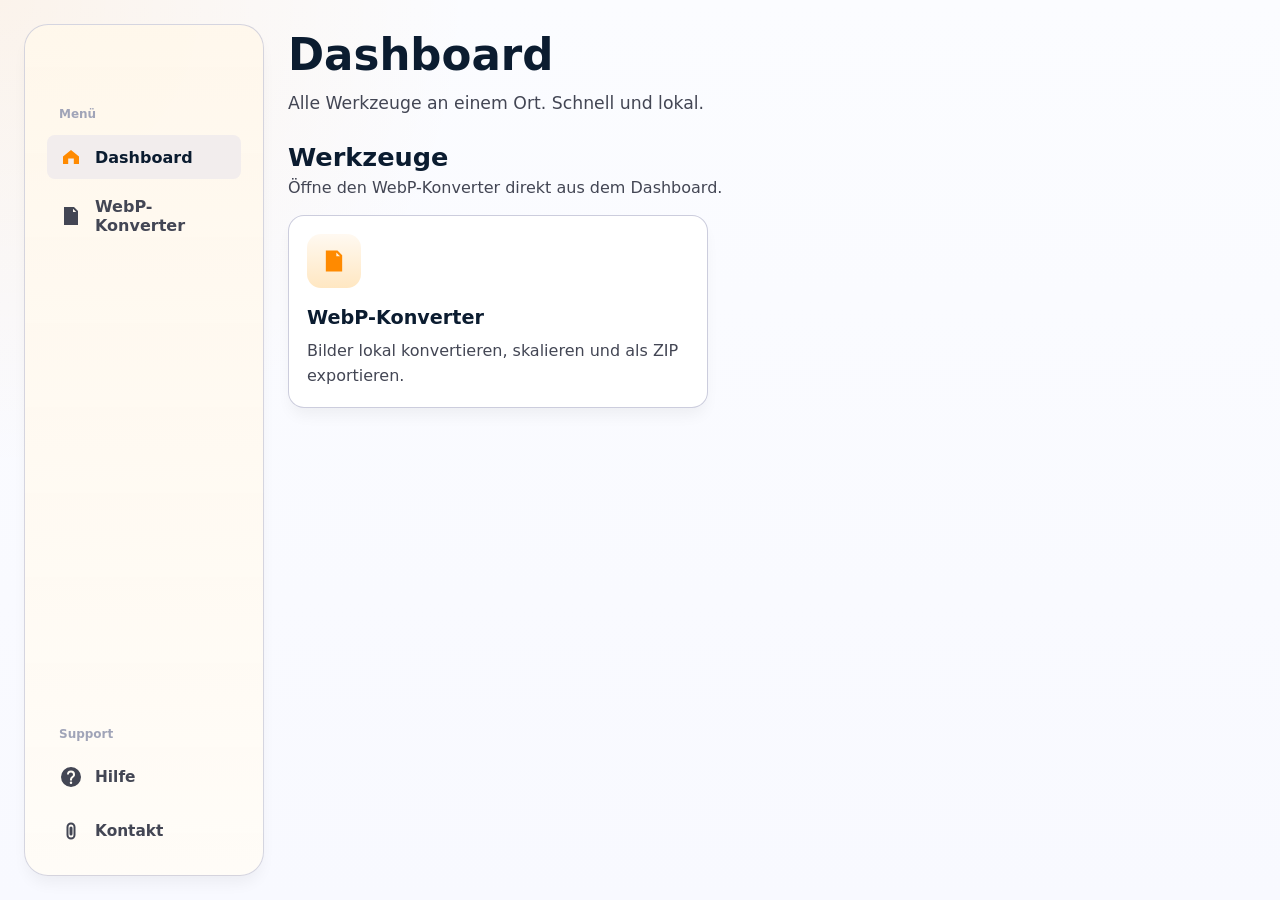
==== commit c29e11cd: "Fix UI: full-width logo, update hover styles and fix relative links for live server" ====
--- a/index.html
+++ b/index.html
@@ -13,7 +13,7 @@
 <body class="dashboard-page">
   <div class="sidebar-overlay" id="sidebar-overlay"></div>
   <header class="mobile-header">
-    <span class="mobile-brand">TPI Media Tools</span>
+    <span class="mobile-brand"></span>
     <button class="menu-toggle" id="menu-toggle" aria-label="Menü öffnen">
       <svg viewBox="0 0 24 24" class="svg-icon" fill="none" stroke="currentColor" stroke-width="2" stroke-linecap="round" stroke-linejoin="round">
         <line x1="3" y1="12" x2="21" y2="12"></line>
@@ -28,11 +28,7 @@
         <span class="brand-mark" aria-hidden="true">
           <img class="brand-logo" src="Logo_1920x1080.jpg" alt="" />
         </span>
-        <span class="brand-copy">
-          <strong>TPI Media</strong>
-          <span>Tools</span>
-        </span>
-      </a>
+        </a>
 
       <nav class="sidebar-nav" aria-label="Hauptnavigation">
         <span class="nav-category">Menü</span>
@@ -42,7 +38,7 @@
           </span>
           <span>Dashboard</span>
         </a>
-        <a class="nav-item" href="webp-converter/">
+        <a class="nav-item" href="webp-converter/index.html">
           <span class="nav-icon" aria-hidden="true">
             <svg viewBox="0 0 24 24" class="svg-icon"><path d="M5 3h10l4 4v14H5zm9 1.8V8h3.2zM7 12.2h1.2l.5 3.5.8-3.5h1l.8 3.5.5-3.5H13L12 18h-1.2l-.8-3.4L9.2 18H8zm6.8 0h3.1c1.1 0 1.8.7 1.8 1.7s-.7 1.7-1.8 1.7H15V18h-1.2zm1.2 1v1.4h1.7c.5 0 .8-.3.8-.7s-.3-.7-.8-.7z" /></svg>
           </span>
@@ -52,13 +48,13 @@
 
       <div class="sidebar-footer">
         <span class="nav-category">Support</span>
-        <a class="nav-item secondary" href="help/">
+        <a class="nav-item secondary" href="help/index.html">
           <span class="nav-icon" aria-hidden="true">
             <svg viewBox="0 0 24 24" class="svg-icon"><path d="M12 2a10 10 0 1 0 10 10A10 10 0 0 0 12 2Zm0 17a1.25 1.25 0 1 1 1.25-1.25A1.25 1.25 0 0 1 12 19Zm1-4.1v.6h-2v-1.1a3.4 3.4 0 0 1 1.6-2.9c.8-.6 1.4-1 1.4-2a2.1 2.1 0 0 0-4.2 0H8a4 4 0 0 1 8 0c0 1.8-1 2.6-2 3.3a2.2 2.2 0 0 0-1 2.1Z" /></svg>
           </span>
           <span>Hilfe</span>
         </a>
-        <a class="nav-item secondary" href="contact/">
+        <a class="nav-item secondary" href="contact/index.html">
           <span class="nav-icon" aria-hidden="true">
             <svg viewBox="0 0 24 24" class="svg-icon"><path d="M12 3.5A4.5 4.5 0 0 0 7.5 8v8A4.5 4.5 0 0 0 12 20.5h0A4.5 4.5 0 0 0 16.5 16v-8A4.5 4.5 0 0 0 12 3.5Zm0 2A2.5 2.5 0 0 1 14.5 8v8a2.5 2.5 0 0 1-5 0v-8A2.5 2.5 0 0 1 12 5.5Zm0 2a1.5 1.5 0 0 0-1.5 1.5v6a1.5 1.5 0 0 0 3 0V9A1.5 1.5 0 0 0 12 7.5Z" /></svg>
           </span>
@@ -87,7 +83,7 @@
           </div>
 
           <div class="tools-grid">
-            <a class="tool-card" href="webp-converter/" data-category="media">
+            <a class="tool-card" href="webp-converter/index.html" data-category="media">
               <div class="tool-icon" aria-hidden="true">
                 <svg viewBox="0 0 24 24" class="svg-icon"><path d="M5 3h10l4 4v14H5zm9 1.8V8h3.2zM7 12.2h1.2l.5 3.5.8-3.5h1l.8 3.5.5-3.5H13L12 18h-1.2l-.8-3.4L9.2 18H8zm6.8 0h3.1c1.1 0 1.8.7 1.8 1.7s-.7 1.7-1.8 1.7H15V18h-1.2zm1.2 1v1.4h1.7c.5 0 .8-.3.8-.7s-.3-.7-.8-.7z" /></svg>
               </div>
--- a/css/style.css
+++ b/css/style.css
@@ -96,21 +96,17 @@
 }
 
 .brand-mark {
-  width: 52px;
-  height: 52px;
-  border-radius: 14px;
-  background: linear-gradient(180deg, #ffffff, #fff7e8);
-  box-shadow: inset 0 0 0 1px rgba(255, 138, 0, 0.12);
-  display: grid;
-  place-items: center;
-  position: relative;
-  overflow: hidden;
+  width: 100%;
+  height: auto;
+  border-radius: 0;
+  background: none;
+  box-shadow: none;
+  display: block;
 }
 
 .brand-logo {
   width: 100%;
-  height: 100%;
-  object-fit: contain;
+  height: auto;
   display: block;
 }
 
@@ -156,12 +152,12 @@
 }
 
 .nav-item:hover {
-  background: rgba(240, 242, 245, 0.8);
+  background: #F2EDED;
   color: var(--text);
 }
 
 .nav-item.active {
-  background: #f3f4f6;
+  background: #F2EDED;
   color: var(--text);
   font-weight: 700;
 }
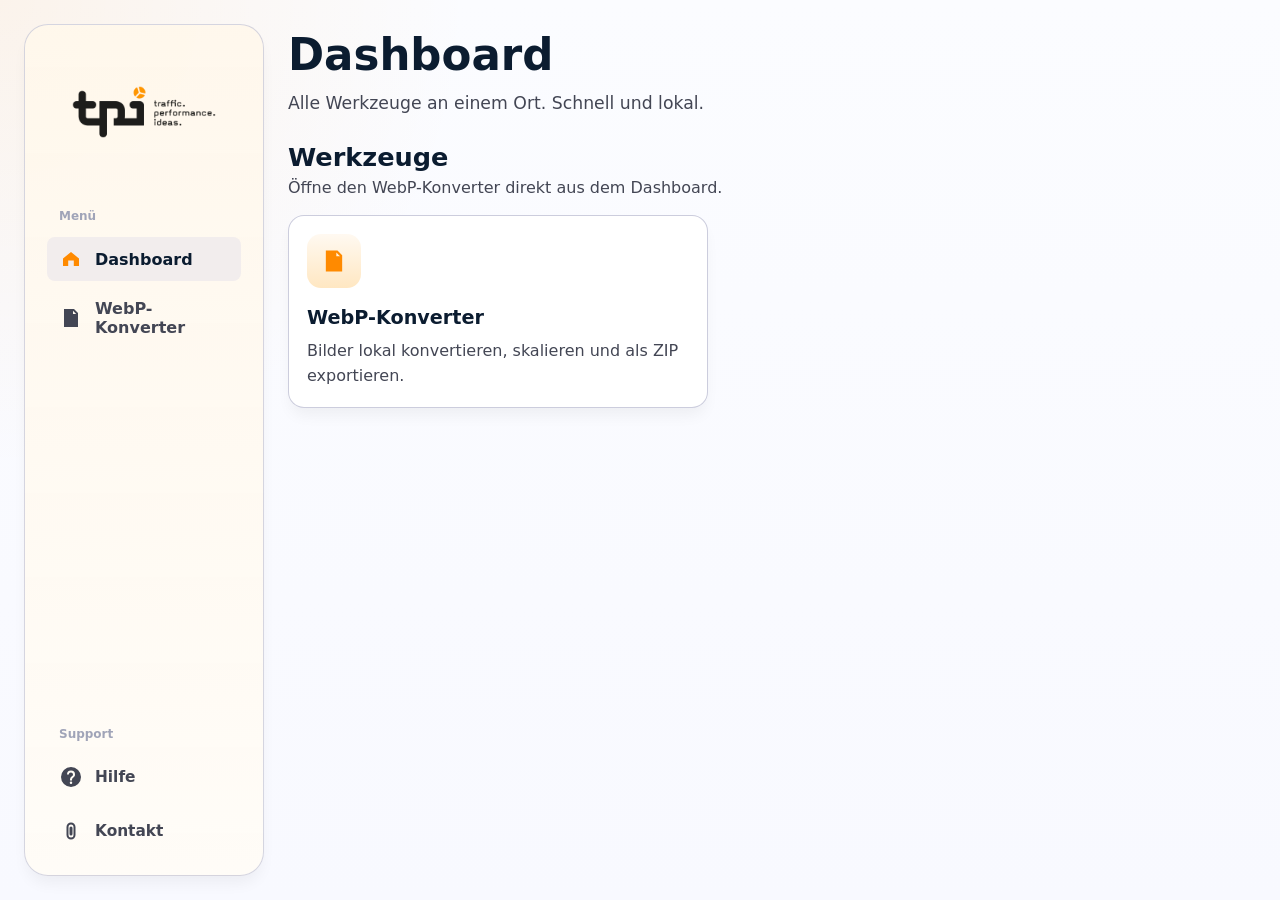
==== commit 9f824c85: "Update logo references from .jpg to .png" ====
--- a/index.html
+++ b/index.html
@@ -26,7 +26,7 @@
     <aside class="sidebar">
       <a class="brand" href="index.html">
         <span class="brand-mark" aria-hidden="true">
-          <img class="brand-logo" src="Logo_1920x1080.jpg" alt="" />
+          <img class="brand-logo" src="Logo_1920x1080.png" alt="" />
         </span>
         </a>
 
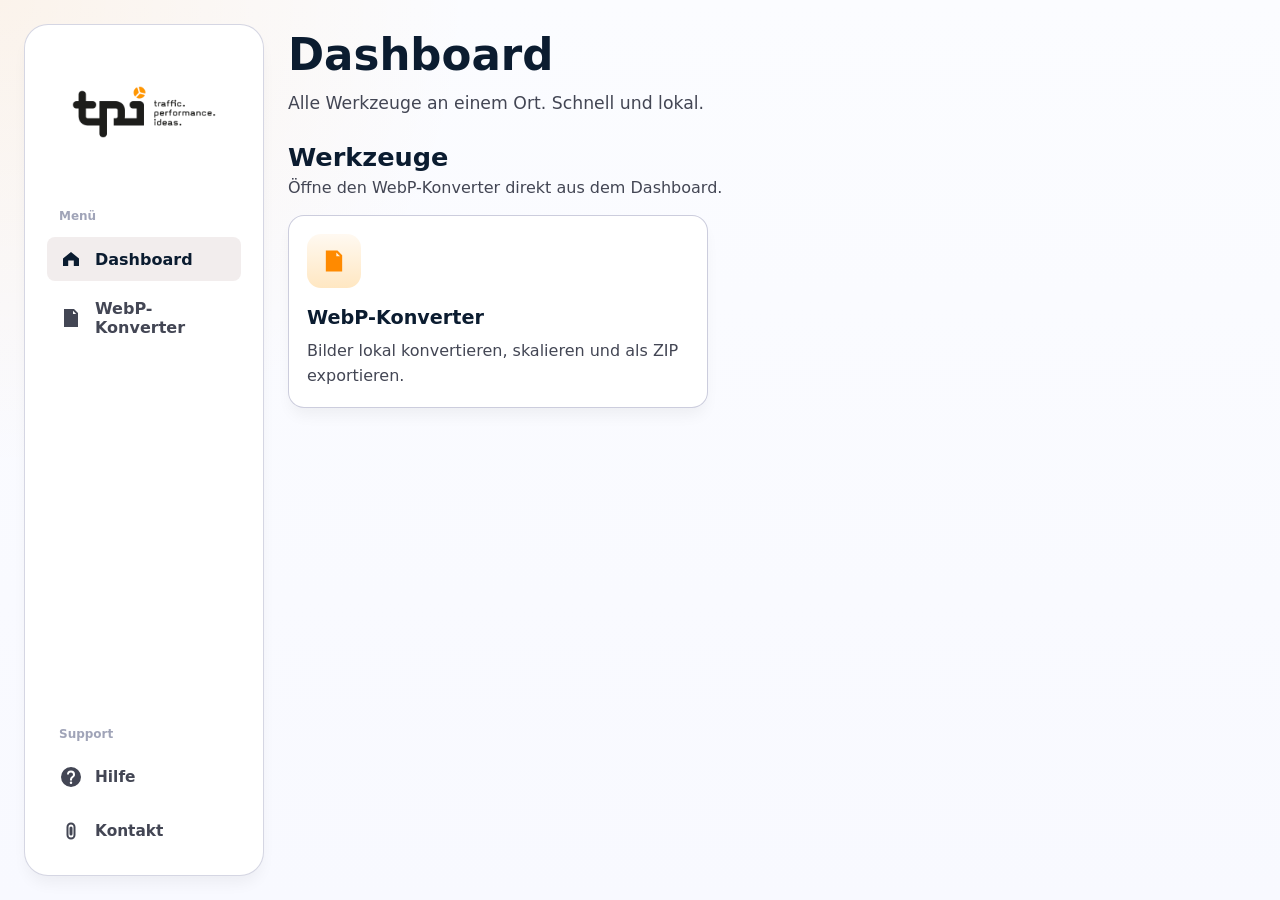
==== commit 2697bdf7: "Move logo to bilder folder and update HTML references" ====
--- a/index.html
+++ b/index.html
@@ -26,7 +26,7 @@
     <aside class="sidebar">
       <a class="brand" href="index.html">
         <span class="brand-mark" aria-hidden="true">
-          <img class="brand-logo" src="Logo_1920x1080.png" alt="" />
+          <img class="brand-logo" src="bilder/Logo_1920x1080.png" alt="" />
         </span>
         </a>
 
--- a/css/style.css
+++ b/css/style.css
@@ -81,7 +81,7 @@
   flex-direction: column;
   justify-content: flex-start;
   gap: 18px;
-  background: linear-gradient(180deg, rgba(255, 247, 235, 0.92), rgba(255, 252, 247, 0.96));
+  background: #ffffff;
   border: 1px solid rgba(195, 197, 215, 0.7);
   border-radius: var(--radius-lg);
   box-shadow: var(--shadow-soft);
@@ -151,6 +151,12 @@
   transition: background-color 160ms ease, color 160ms ease;
 }
 
+.nav-item.secondary {
+  min-height: 44px;
+  font-size: 0.96rem;
+  color: var(--text-soft);
+}
+
 .nav-item:hover {
   background: #F2EDED;
   color: var(--text);
@@ -162,11 +168,7 @@
   font-weight: 700;
 }
 
-.nav-item.secondary {
-  min-height: 44px;
-  font-size: 0.96rem;
-  color: var(--text-soft);
-}
+
 
 .nav-icon {
   width: 24px;
@@ -181,7 +183,7 @@
 }
 
 .nav-item.active .nav-icon {
-  color: var(--accent);
+  color: inherit;
 }
 
 .nav-category {
